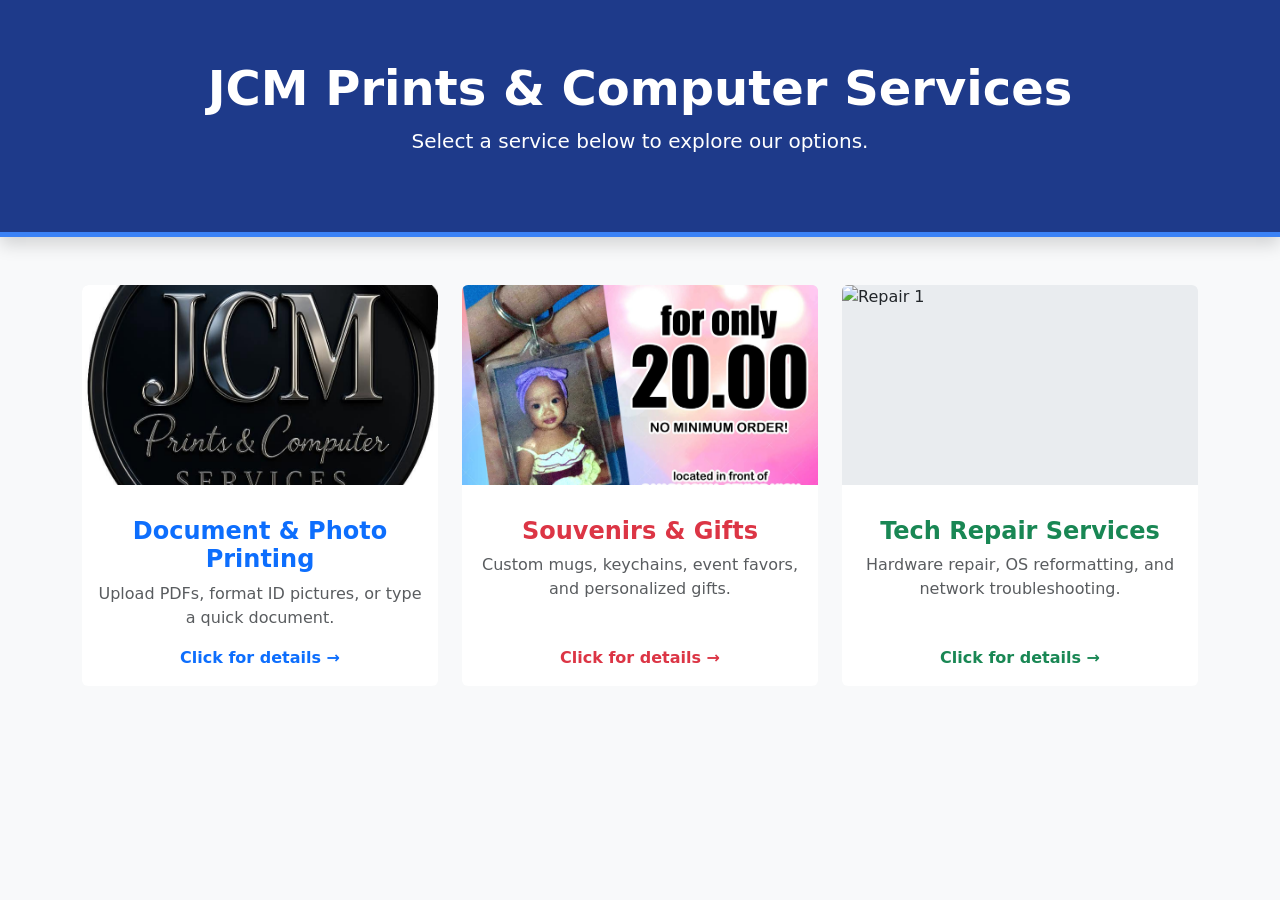
==== static/index.html @ 4eacf75f "Initial commit" ====
<!DOCTYPE html>
<html lang="en">
<head>
    <meta charset="UTF-8">
    <meta name="viewport" content="width=device-width, initial-scale=1.0">
    <title>JCM Prints & Computer Services</title>
    <link href="https://cdn.jsdelivr.net/npm/bootstrap@5.3.0/dist/css/bootstrap.min.css" rel="stylesheet">
    <style>
        .hero-section {
            background-color: #1e3a8a;
            color: white;
            padding: 60px 0;
            text-align: center;
            border-bottom: 5px solid #3b82f6;
        }
        
        /* Card Hover Effects */
        .service-card { 
            transition: transform 0.3s ease, box-shadow 0.3s ease; 
            border: none; 
            cursor: pointer;
            overflow: hidden;
        }
        .service-card:hover { 
            transform: translateY(-8px); 
            box-shadow: 0 15px 25px rgba(0, 0, 0, 0.15); 
        }

        /* Slideshow Container */
        .preview-box {
            position: relative;
            width: 100%;
            height: 200px;
            background-color: #e9ecef;
            overflow: hidden;
        }
        .preview-box img {
            position: absolute;
            top: 0;
            left: 0;
            width: 100%;
            height: 100%;
            object-fit: cover;
            opacity: 0;
            transition: opacity 0.5s ease-in-out;
        }
        .preview-box img.active {
            opacity: 1;
        }
    </style>
</head>
<body class="bg-light">

    <!-- Hero Section -->
    <div class="hero-section shadow">
        <div class="container">
            <h1 class="display-5 fw-bold">JCM Prints & Computer Services</h1>
            <p class="lead">Select a service below to explore our options.</p>
        </div>
    </div>

    <!-- Main Content Grid -->
    <div class="container my-5">
        <div class="row justify-content-center g-4">
            
            <!-- 1. Print Portal Card (Triggers printModal) -->
            <div class="col-md-4">
                <div class="card h-100 service-card" data-bs-toggle="modal" data-bs-target="#printModal" onmouseenter="playSlideshow('printSlides')" onmouseleave="stopSlideshow('printSlides')">
                    
                    <!-- Hover Image Slideshow -->
                    <div class="preview-box" id="printSlides">
                        <!-- Replace these URLs with your actual print sample images in /static/images/ -->
                        <img src="/static/images/logo.jpg?w=500&auto=format&fit=crop" class="active" alt="Print 1">
                        <img src="https://images.unsplash.com/photo-1562240020-ce31ccb0fa7d?w=500&auto=format&fit=crop" alt="Print 2">
                    </div>

                    <div class="card-body text-center d-flex flex-column">
                        <h2 class="h4 card-title text-primary fw-bold mt-3">Document & Photo Printing</h2>
                        <p class="card-text text-muted mb-3">Upload PDFs, format ID pictures, or type a quick document.</p>
                        <span class="text-primary fw-bold mt-auto">Click for details &rarr;</span>
                    </div>
                </div>
            </div>

            <!-- 2. Souvenirs Card (Triggers souvenirModal) -->
            <div class="col-md-4">
                <div class="card h-100 service-card" data-bs-toggle="modal" data-bs-target="#souvenirModal" onmouseenter="playSlideshow('souvenirSlides')" onmouseleave="stopSlideshow('souvenirSlides')">
                    
                    <!-- Hover Image Slideshow -->
                    <div class="preview-box" id="souvenirSlides">
                        <!-- Using the images you uploaded earlier! -->
                        <img src="/static/images/473601503_623107957327889_4500035839716247704_n.jpg" class="active" alt="Keychain">
                        <img src="/static/images/475987361_637658889206129_797339117601465013_n.jpg" alt="Invitation">
                        <img src="/static/images/473265139_620589684246383_9117151090067098987_n.jpg" alt="Magnets">
                    </div>

                    <div class="card-body text-center d-flex flex-column">
                        <h2 class="h4 card-title text-danger fw-bold mt-3">Souvenirs & Gifts</h2>
                        <p class="card-text text-muted mb-3">Custom mugs, keychains, event favors, and personalized gifts.</p>
                        <span class="text-danger fw-bold mt-auto">Click for details &rarr;</span>
                    </div>
                </div>
            </div>

            <!-- 3. Tech Repair Card (Triggers repairModal) -->
            <div class="col-md-4">
                <div class="card h-100 service-card" data-bs-toggle="modal" data-bs-target="#repairModal" onmouseenter="playSlideshow('repairSlides')" onmouseleave="stopSlideshow('repairSlides')">
                    
                    <!-- Hover Image Slideshow -->
                    <div class="preview-box" id="repairSlides">
                        <!-- Replace these URLs with your actual repair sample images -->
                        <img src="https://images.unsplash.com/photo-1597872200969-2b65d56bd16b?w=500&auto=format&fit=crop" class="active" alt="Repair 1">
                        <img src="https://images.unsplash.com/photo-1588508065123-287b28e013da?w=500&auto=format&fit=crop" alt="Repair 2">
                    </div>

                    <div class="card-body text-center d-flex flex-column">
                        <h2 class="h4 card-title text-success fw-bold mt-3">Tech Repair Services</h2>
                        <p class="card-text text-muted mb-3">Hardware repair, OS reformatting, and network troubleshooting.</p>
                        <span class="text-success fw-bold mt-auto">Click for details &rarr;</span>
                    </div>
                </div>
            </div>

        </div>
    </div>

    <!-- ========================================== -->
    <!-- MODALS (The Info Pop-Ups)                  -->
    <!-- ========================================== -->

    <!-- Print Modal -->
    <div class="modal fade" id="printModal" tabindex="-1" aria-hidden="true">
        <div class="modal-dialog modal-dialog-centered">
            <div class="modal-content">
                <div class="modal-header bg-primary text-white">
                    <h5 class="modal-title">🖨️ Printing Services</h5>
                    <button type="button" class="btn-close btn-close-white" data-bs-dismiss="modal"></button>
                </div>
                <div class="modal-body">
                    <h6 class="fw-bold">Rates & Options:</h6>
                    <ul>
                        <li><strong>Standard Print:</strong> ₱3.00 (B&W) | ₱10.00 (Color)</li>
                        <li><strong>Photo Paper:</strong> Starts at ₱20.00</li>
                        <li><strong>Rush ID Packages:</strong> 1x1 & 2x2 available</li>
                        <li><strong>Typing Job:</strong> ₱5.00 base fee</li>
                    </ul>
                    <p class="text-muted small">Our system will automatically calculate your PDF pages for Color and B&W to give you an instant estimate!</p>
                </div>
                <div class="modal-footer">
                    <button type="button" class="btn btn-secondary" data-bs-dismiss="modal">Cancel</button>
                    <a href="/print" class="btn btn-primary fw-bold">Open Print Portal</a>
                </div>
            </div>
        </div>
    </div>

    <!-- Souvenir Modal -->
    <div class="modal fade" id="souvenirModal" tabindex="-1" aria-hidden="true">
        <div class="modal-dialog modal-dialog-centered">
            <div class="modal-content">
                <div class="modal-header bg-danger text-white">
                    <h5 class="modal-title">🎁 Custom Souvenirs</h5>
                    <button type="button" class="btn-close btn-close-white" data-bs-dismiss="modal"></button>
                </div>
                <div class="modal-body">
                    <h6 class="fw-bold">What we offer:</h6>
                    <ul>
                        <li><strong>Keychains & Magnets:</strong> Perfect for birthdays!</li>
                        <li><strong>Invitations, Tarpauline:</strong> Weddings, Christenings, and Events</li>
                        <li><strong>Custom Standees , Sintra Board A4:</strong> Any character or theme</li>
                    </ul>
                    <div class="alert alert-danger p-2 text-center mb-0">
                        <strong>Promo:</strong> Back-to-Back Keychains for only ₱20!
                    </div>
                </div>
                <div class="modal-footer">
                    <button type="button" class="btn btn-secondary" data-bs-dismiss="modal">Cancel</button>
                    <a href="/souvenirs" class="btn btn-danger fw-bold">Browse Catalog</a>
                </div>
            </div>
        </div>
    </div>

    <!-- Repair Modal -->
    <div class="modal fade" id="repairModal" tabindex="-1" aria-hidden="true">
        <div class="modal-dialog modal-dialog-centered">
            <div class="modal-content">
                <div class="modal-header bg-success text-white">
                    <h5 class="modal-title">💻 Tech & Repair Services</h5>
                    <button type="button" class="btn-close btn-close-white" data-bs-dismiss="modal"></button>
                </div>
                <div class="modal-body">
                    <h6 class="fw-bold">Common Services:</h6>
                    <ul>
                        <li>Laptop / Desktop Hardware Diagnostics</li>
                        <li>OS Reformatting (Windows)</li>
                        <li>Software & Virus Troubleshooting</li>
                        <li>Component Upgrades & Cleaning</li>
                    </ul>
                    
                    <!-- Important Drop-off Notice -->
                    <div class="alert alert-warning p-3 mt-3 mb-0 text-dark" style="font-size: 0.9rem;">
                        <strong>⚠️ Shop Drop-Off Only:</strong> We do not offer home service. Please bring your device to the shop for diagnostics. Since I do most repair work at night, devices requiring intensive fixes must be left overnight.
                    </div>
                </div>
                <div class="modal-footer">
                    <button type="button" class="btn btn-secondary" data-bs-dismiss="modal">Cancel</button>
                    <a href="/repair" class="btn btn-success fw-bold">View Full Rates & Details</a>
                </div>
            </div>
        </div>
    </div>

    <!-- Scripts -->
    <script src="https://cdn.jsdelivr.net/npm/bootstrap@5.3.0/dist/js/bootstrap.bundle.min.js"></script>
    <script>
        // Store our running slideshow timers
        let slideshowIntervals = {};

        // Starts cycling through images inside a container
        function playSlideshow(containerId) {
            let container = document.getElementById(containerId);
            let images = container.querySelectorAll('img');
            if(images.length <= 1) return; // Don't play if only 1 image

            let currentIndex = 0;
            
            slideshowIntervals[containerId] = setInterval(() => {
                // Hide current image
                images[currentIndex].classList.remove('active');
                
                // Move to next image
                currentIndex = (currentIndex + 1) % images.length;
                
                // Show new image
                images[currentIndex].classList.add('active');
            }, 1200); // Changes image every 1.2 seconds
        }

        // Stops the slideshow and resets back to the first image
        function stopSlideshow(containerId) {
            clearInterval(slideshowIntervals[containerId]);
            
            let images = document.getElementById(containerId).querySelectorAll('img');
            images.forEach((img, index) => {
                if(index === 0) {
                    img.classList.add('active'); // Keep first image visible
                } else {
                    img.classList.remove('active'); // Hide all others
                }
            });
        }
    </script>
</body>
</html>
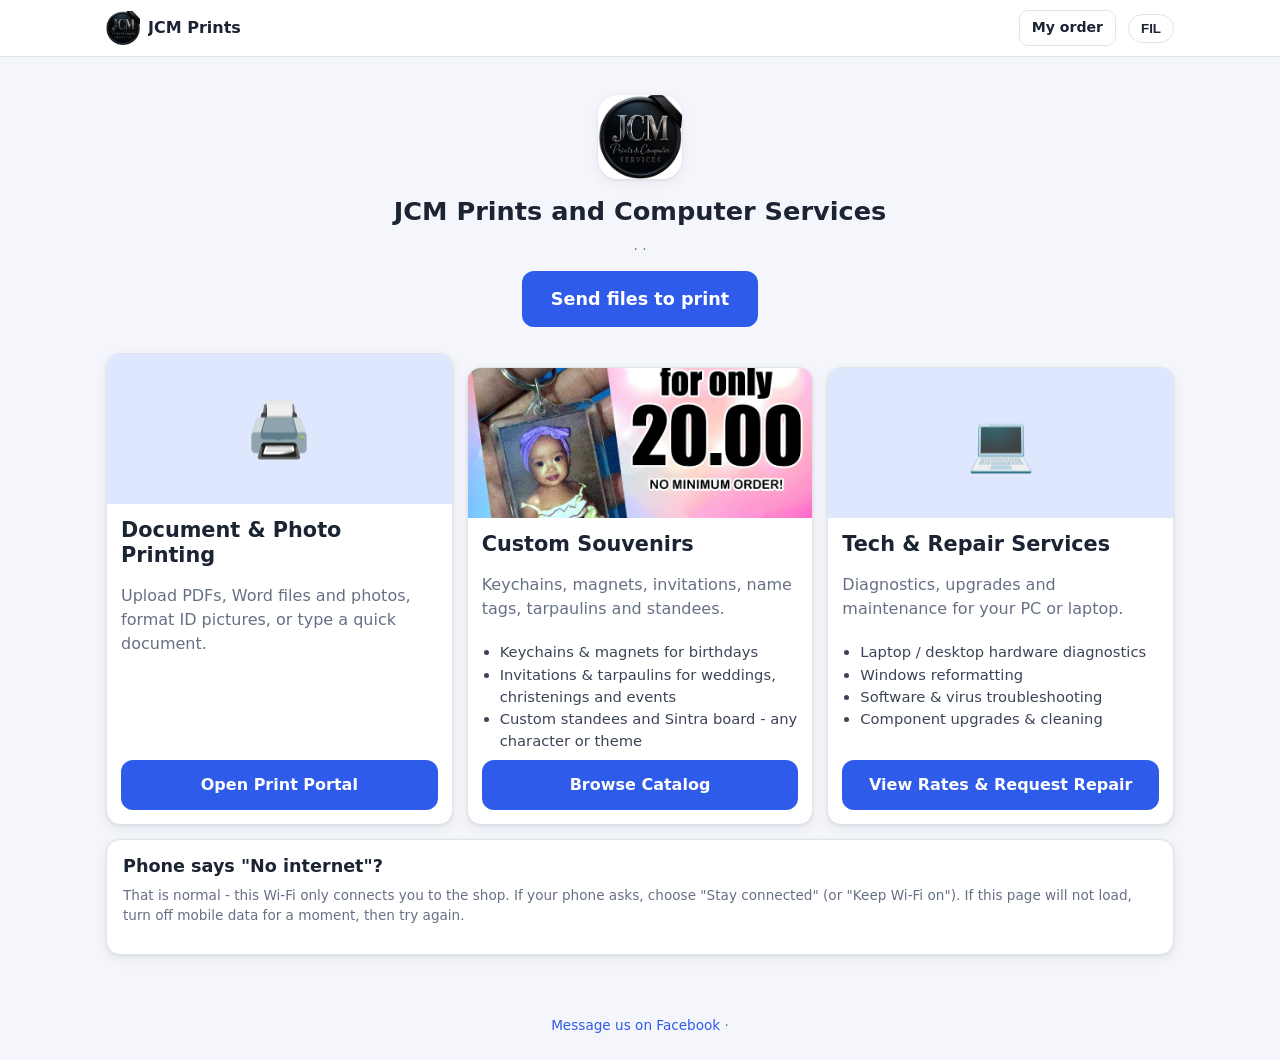
==== commit 5e16b4f7: "version 2" ====
--- a/static/index.html
+++ b/static/index.html
@@ -1,255 +1,76 @@
-<!DOCTYPE html>
+<!doctype html>
 <html lang="en">
 <head>
-    <meta charset="UTF-8">
-    <meta name="viewport" content="width=device-width, initial-scale=1.0">
-    <title>JCM Prints & Computer Services</title>
-    <link href="https://cdn.jsdelivr.net/npm/bootstrap@5.3.0/dist/css/bootstrap.min.css" rel="stylesheet">
-    <style>
-        .hero-section {
-            background-color: #1e3a8a;
-            color: white;
-            padding: 60px 0;
-            text-align: center;
-            border-bottom: 5px solid #3b82f6;
-        }
-        
-        /* Card Hover Effects */
-        .service-card { 
-            transition: transform 0.3s ease, box-shadow 0.3s ease; 
-            border: none; 
-            cursor: pointer;
-            overflow: hidden;
-        }
-        .service-card:hover { 
-            transform: translateY(-8px); 
-            box-shadow: 0 15px 25px rgba(0, 0, 0, 0.15); 
-        }
+<meta charset="utf-8">
+<meta name="viewport" content="width=device-width, initial-scale=1">
+<title>JCM Prints and Computer Services</title>
+<meta name="description" content="Send documents and photos to print over the shop Wi-Fi. Souvenirs, tarpaulins and computer repair.">
+<meta name="theme-color" content="#2f5bea">
+<link rel="icon" href="/favicon.ico">
+<link rel="stylesheet" href="/static/css/app.css">
+</head>
+<body>
+<header class="topbar"><div class="in">
+  <a class="brand" href="/"><img src="/static/images/logo.jpg" alt="" width="34" height="34"><span data-shop-short>JCM Prints</span></a>
+  <a class="btn ghost small" href="/status" data-i18n="nav.status">My order</a>
+  <button class="langbtn" id="langBtn" type="button" aria-label="Language">FIL</button>
+</div></header>
+<main class="container wide">
+  <section class="hero">
+    <img src="/static/images/logo.jpg" alt="" width="84" height="84">
+    <h1 data-shop-name style="margin-top:10px">JCM Prints and Computer Services</h1>
+    <p class="muted" data-shop-tagline></p>
+    <p class="small muted"><span data-if-hours><span data-shop-hours></span></span> <span data-if-address>&middot; <span data-shop-address></span></span> <span data-if-phone>&middot; <a data-shop-phone></a></span></p>
+    <a class="btn" href="/print" style="font-size:1.1rem;padding:14px 28px" data-i18n="hub.cta">Send files to print</a>
+  </section>
 
-        /* Slideshow Container */
-        .preview-box {
-            position: relative;
-            width: 100%;
-            height: 200px;
-            background-color: #e9ecef;
-            overflow: hidden;
-        }
-        .preview-box img {
-            position: absolute;
-            top: 0;
-            left: 0;
-            width: 100%;
-            height: 100%;
-            object-fit: cover;
-            opacity: 0;
-            transition: opacity 0.5s ease-in-out;
-        }
-        .preview-box img.active {
-            opacity: 1;
-        }
-    </style>
-</head>
-<body class="bg-light">
+  <section class="cards" style="margin-top:18px">
+    <article class="card svc">
+      <div class="pic" aria-hidden="true">&#128424;&#65039;</div>
+      <div class="body">
+        <h2 data-i18n="hub.print.title">Document &amp; Photo Printing</h2>
+        <p class="muted" data-i18n="hub.print.sub">Upload PDFs, Word files and photos, format ID pictures, or type a quick document.</p>
+        <ul id="printFacts"></ul>
+        <a class="btn" href="/print" data-i18n="hub.print.btn">Open Print Portal</a>
+      </div>
+    </article>
+    <article class="card svc">
+      <div class="pic" id="slide" aria-hidden="true">&#127873;
+        <img src="/static/images/473601503_623107957327889_4500035839716247704_n.jpg" alt="" class="on" loading="lazy" width="400" height="400">
+        <img src="/static/images/475987361_637658889206129_797339117601465013_n.jpg" alt="" loading="lazy" width="400" height="346">
+        <img src="/static/images/473265139_620589684246383_9117151090067098987_n.jpg" alt="" loading="lazy" width="400" height="300">
+      </div>
+      <div class="body">
+        <h2 data-i18n="hub.souv.title">Custom Souvenirs</h2>
+        <p class="muted" data-i18n="hub.souv.sub">Keychains, magnets, invitations, name tags, tarpaulins and standees.</p>
+        <ul><li data-i18n="hub.souv.l1">Keychains &amp; magnets for birthdays</li><li data-i18n="hub.souv.l2">Invitations &amp; tarpaulins for weddings, christenings and events</li><li data-i18n="hub.souv.l3">Custom standees and Sintra board - any character or theme</li></ul>
+        <a class="btn" href="/souvenirs" data-i18n="hub.souv.btn">Browse Catalog</a>
+      </div>
+    </article>
+    <article class="card svc">
+      <div class="pic" aria-hidden="true">&#128187;</div>
+      <div class="body">
+        <h2 data-i18n="hub.rep.title">Tech &amp; Repair Services</h2>
+        <p class="muted" data-i18n="hub.rep.sub">Diagnostics, upgrades and maintenance for your PC or laptop.</p>
+        <ul><li data-i18n="hub.rep.l1">Laptop / desktop hardware diagnostics</li><li data-i18n="hub.rep.l2">Windows reformatting</li><li data-i18n="hub.rep.l3">Software &amp; virus troubleshooting</li><li data-i18n="hub.rep.l4">Component upgrades &amp; cleaning</li></ul>
+        <a class="btn" href="/repair" data-i18n="hub.rep.btn">View Rates &amp; Request Repair</a>
+      </div>
+    </article>
+  </section>
 
-    <!-- Hero Section -->
-    <div class="hero-section shadow">
-        <div class="container">
-            <h1 class="display-5 fw-bold">JCM Prints & Computer Services</h1>
-            <p class="lead">Select a service below to explore our options.</p>
-        </div>
-    </div>
+  <section class="card" id="recentCard" hidden style="margin-top:14px">
+    <h2 data-i18n="hub.recent">Your recent orders</h2>
+    <ul id="recentList" class="files"></ul>
+  </section>
 
-    <!-- Main Content Grid -->
-    <div class="container my-5">
-        <div class="row justify-content-center g-4">
-            
-            <!-- 1. Print Portal Card (Triggers printModal) -->
-            <div class="col-md-4">
-                <div class="card h-100 service-card" data-bs-toggle="modal" data-bs-target="#printModal" onmouseenter="playSlideshow('printSlides')" onmouseleave="stopSlideshow('printSlides')">
-                    
-                    <!-- Hover Image Slideshow -->
-                    <div class="preview-box" id="printSlides">
-                        <!-- Replace these URLs with your actual print sample images in /static/images/ -->
-                        <img src="/static/images/logo.jpg?w=500&auto=format&fit=crop" class="active" alt="Print 1">
-                        <img src="https://images.unsplash.com/photo-1562240020-ce31ccb0fa7d?w=500&auto=format&fit=crop" alt="Print 2">
-                    </div>
-
-                    <div class="card-body text-center d-flex flex-column">
-                        <h2 class="h4 card-title text-primary fw-bold mt-3">Document & Photo Printing</h2>
-                        <p class="card-text text-muted mb-3">Upload PDFs, format ID pictures, or type a quick document.</p>
-                        <span class="text-primary fw-bold mt-auto">Click for details &rarr;</span>
-                    </div>
-                </div>
-            </div>
-
-            <!-- 2. Souvenirs Card (Triggers souvenirModal) -->
-            <div class="col-md-4">
-                <div class="card h-100 service-card" data-bs-toggle="modal" data-bs-target="#souvenirModal" onmouseenter="playSlideshow('souvenirSlides')" onmouseleave="stopSlideshow('souvenirSlides')">
-                    
-                    <!-- Hover Image Slideshow -->
-                    <div class="preview-box" id="souvenirSlides">
-                        <!-- Using the images you uploaded earlier! -->
-                        <img src="/static/images/473601503_623107957327889_4500035839716247704_n.jpg" class="active" alt="Keychain">
-                        <img src="/static/images/475987361_637658889206129_797339117601465013_n.jpg" alt="Invitation">
-                        <img src="/static/images/473265139_620589684246383_9117151090067098987_n.jpg" alt="Magnets">
-                    </div>
-
-                    <div class="card-body text-center d-flex flex-column">
-                        <h2 class="h4 card-title text-danger fw-bold mt-3">Souvenirs & Gifts</h2>
-                        <p class="card-text text-muted mb-3">Custom mugs, keychains, event favors, and personalized gifts.</p>
-                        <span class="text-danger fw-bold mt-auto">Click for details &rarr;</span>
-                    </div>
-                </div>
-            </div>
-
-            <!-- 3. Tech Repair Card (Triggers repairModal) -->
-            <div class="col-md-4">
-                <div class="card h-100 service-card" data-bs-toggle="modal" data-bs-target="#repairModal" onmouseenter="playSlideshow('repairSlides')" onmouseleave="stopSlideshow('repairSlides')">
-                    
-                    <!-- Hover Image Slideshow -->
-                    <div class="preview-box" id="repairSlides">
-                        <!-- Replace these URLs with your actual repair sample images -->
-                        <img src="https://images.unsplash.com/photo-1597872200969-2b65d56bd16b?w=500&auto=format&fit=crop" class="active" alt="Repair 1">
-                        <img src="https://images.unsplash.com/photo-1588508065123-287b28e013da?w=500&auto=format&fit=crop" alt="Repair 2">
-                    </div>
-
-                    <div class="card-body text-center d-flex flex-column">
-                        <h2 class="h4 card-title text-success fw-bold mt-3">Tech Repair Services</h2>
-                        <p class="card-text text-muted mb-3">Hardware repair, OS reformatting, and network troubleshooting.</p>
-                        <span class="text-success fw-bold mt-auto">Click for details &rarr;</span>
-                    </div>
-                </div>
-            </div>
-
-        </div>
-    </div>
-
-    <!-- ========================================== -->
-    <!-- MODALS (The Info Pop-Ups)                  -->
-    <!-- ========================================== -->
-
-    <!-- Print Modal -->
-    <div class="modal fade" id="printModal" tabindex="-1" aria-hidden="true">
-        <div class="modal-dialog modal-dialog-centered">
-            <div class="modal-content">
-                <div class="modal-header bg-primary text-white">
-                    <h5 class="modal-title">🖨️ Printing Services</h5>
-                    <button type="button" class="btn-close btn-close-white" data-bs-dismiss="modal"></button>
-                </div>
-                <div class="modal-body">
-                    <h6 class="fw-bold">Rates & Options:</h6>
-                    <ul>
-                        <li><strong>Standard Print:</strong> ₱3.00 (B&W) | ₱10.00 (Color)</li>
-                        <li><strong>Photo Paper:</strong> Starts at ₱20.00</li>
-                        <li><strong>Rush ID Packages:</strong> 1x1 & 2x2 available</li>
-                        <li><strong>Typing Job:</strong> ₱5.00 base fee</li>
-                    </ul>
-                    <p class="text-muted small">Our system will automatically calculate your PDF pages for Color and B&W to give you an instant estimate!</p>
-                </div>
-                <div class="modal-footer">
-                    <button type="button" class="btn btn-secondary" data-bs-dismiss="modal">Cancel</button>
-                    <a href="/print" class="btn btn-primary fw-bold">Open Print Portal</a>
-                </div>
-            </div>
-        </div>
-    </div>
-
-    <!-- Souvenir Modal -->
-    <div class="modal fade" id="souvenirModal" tabindex="-1" aria-hidden="true">
-        <div class="modal-dialog modal-dialog-centered">
-            <div class="modal-content">
-                <div class="modal-header bg-danger text-white">
-                    <h5 class="modal-title">🎁 Custom Souvenirs</h5>
-                    <button type="button" class="btn-close btn-close-white" data-bs-dismiss="modal"></button>
-                </div>
-                <div class="modal-body">
-                    <h6 class="fw-bold">What we offer:</h6>
-                    <ul>
-                        <li><strong>Keychains & Magnets:</strong> Perfect for birthdays!</li>
-                        <li><strong>Invitations, Tarpauline:</strong> Weddings, Christenings, and Events</li>
-                        <li><strong>Custom Standees , Sintra Board A4:</strong> Any character or theme</li>
-                    </ul>
-                    <div class="alert alert-danger p-2 text-center mb-0">
-                        <strong>Promo:</strong> Back-to-Back Keychains for only ₱20!
-                    </div>
-                </div>
-                <div class="modal-footer">
-                    <button type="button" class="btn btn-secondary" data-bs-dismiss="modal">Cancel</button>
-                    <a href="/souvenirs" class="btn btn-danger fw-bold">Browse Catalog</a>
-                </div>
-            </div>
-        </div>
-    </div>
-
-    <!-- Repair Modal -->
-    <div class="modal fade" id="repairModal" tabindex="-1" aria-hidden="true">
-        <div class="modal-dialog modal-dialog-centered">
-            <div class="modal-content">
-                <div class="modal-header bg-success text-white">
-                    <h5 class="modal-title">💻 Tech & Repair Services</h5>
-                    <button type="button" class="btn-close btn-close-white" data-bs-dismiss="modal"></button>
-                </div>
-                <div class="modal-body">
-                    <h6 class="fw-bold">Common Services:</h6>
-                    <ul>
-                        <li>Laptop / Desktop Hardware Diagnostics</li>
-                        <li>OS Reformatting (Windows)</li>
-                        <li>Software & Virus Troubleshooting</li>
-                        <li>Component Upgrades & Cleaning</li>
-                    </ul>
-                    
-                    <!-- Important Drop-off Notice -->
-                    <div class="alert alert-warning p-3 mt-3 mb-0 text-dark" style="font-size: 0.9rem;">
-                        <strong>⚠️ Shop Drop-Off Only:</strong> We do not offer home service. Please bring your device to the shop for diagnostics. Since I do most repair work at night, devices requiring intensive fixes must be left overnight.
-                    </div>
-                </div>
-                <div class="modal-footer">
-                    <button type="button" class="btn btn-secondary" data-bs-dismiss="modal">Cancel</button>
-                    <a href="/repair" class="btn btn-success fw-bold">View Full Rates & Details</a>
-                </div>
-            </div>
-        </div>
-    </div>
-
-    <!-- Scripts -->
-    <script src="https://cdn.jsdelivr.net/npm/bootstrap@5.3.0/dist/js/bootstrap.bundle.min.js"></script>
-    <script>
-        // Store our running slideshow timers
-        let slideshowIntervals = {};
-
-        // Starts cycling through images inside a container
-        function playSlideshow(containerId) {
-            let container = document.getElementById(containerId);
-            let images = container.querySelectorAll('img');
-            if(images.length <= 1) return; // Don't play if only 1 image
-
-            let currentIndex = 0;
-            
-            slideshowIntervals[containerId] = setInterval(() => {
-                // Hide current image
-                images[currentIndex].classList.remove('active');
-                
-                // Move to next image
-                currentIndex = (currentIndex + 1) % images.length;
-                
-                // Show new image
-                images[currentIndex].classList.add('active');
-            }, 1200); // Changes image every 1.2 seconds
-        }
-
-        // Stops the slideshow and resets back to the first image
-        function stopSlideshow(containerId) {
-            clearInterval(slideshowIntervals[containerId]);
-            
-            let images = document.getElementById(containerId).querySelectorAll('img');
-            images.forEach((img, index) => {
-                if(index === 0) {
-                    img.classList.add('active'); // Keep first image visible
-                } else {
-                    img.classList.remove('active'); // Hide all others
-                }
-            });
-        }
-    </script>
+  <section class="card" style="margin-top:14px">
+    <h3 data-i18n="hub.wifi.title">Phone says "No internet"?</h3>
+    <p class="small muted" data-i18n="hub.wifi.body">That is normal - this Wi-Fi only connects you to the shop. If your phone asks, choose "Stay connected" (or "Keep Wi-Fi on"). If this page will not load, turn off mobile data for a moment, then try again.</p>
+  </section>
+</main>
+<div class="footer"><span data-shop-name></span><br><a data-shop-fb target="_blank" rel="noopener" data-i18n="hub.fb">Message us on Facebook</a> <span data-if-email>&middot; <a data-shop-email></a></span></div>
+<script src="/static/js/common.js"></script>
+<script src="/static/js/i18n.js"></script>
+<script src="/static/js/hub.js"></script>
 </body>
-</html>+</html>
--- a/static/css/app.css
+++ b/static/css/app.css
@@ -0,0 +1,144 @@
+/* JCM Print Portal - hand-written CSS, no frameworks, no CDN: works with zero internet. */
+:root{--bg:#f4f6fb;--card:#fff;--ink:#1c2333;--muted:#667085;--line:#dfe3ec;--brand:#2f5bea;--brand-d:#2347c0;
+--ok:#16803c;--okbg:#e7f6ec;--warn:#9a6700;--warnbg:#fff4d6;--bad:#b42318;--badbg:#fde8e6;--radius:14px;
+--shadow:0 1px 3px rgba(16,24,40,.08),0 4px 14px rgba(16,24,40,.06)}
+*{box-sizing:border-box}
+html{-webkit-text-size-adjust:100%}
+body{margin:0;font:16px/1.5 system-ui,-apple-system,"Segoe UI",Roboto,"Helvetica Neue",Arial,sans-serif;background:var(--bg);color:var(--ink)}
+img{max-width:100%;height:auto}
+a{color:var(--brand)}
+h1,h2,h3,h4{line-height:1.2;margin:0 0 .5rem}
+h1{font-size:1.6rem}h2{font-size:1.3rem}h3{font-size:1.1rem}
+p{margin:0 0 .75rem}
+.container{max-width:640px;margin:0 auto;padding:16px}
+.container.wide{max-width:1100px}
+.muted{color:var(--muted)}.small{font-size:.85rem}.center{text-align:center}.hidden{display:none!important}
+.stack>*+*{margin-top:12px}
+.row{display:flex;gap:10px;align-items:center;flex-wrap:wrap}.row.spread{justify-content:space-between}
+.grow{flex:1 1 0;min-width:0}
+.grid2{display:grid;grid-template-columns:1fr 1fr;gap:10px}
+.sr-only{position:absolute;width:1px;height:1px;overflow:hidden;clip:rect(0 0 0 0);white-space:nowrap}
+/* top bar */
+.topbar{background:var(--card);border-bottom:1px solid var(--line);position:sticky;top:0;z-index:20}
+.topbar .in{max-width:1100px;margin:0 auto;padding:10px 16px;display:flex;align-items:center;gap:12px}
+.brand{font-weight:700;color:var(--ink);text-decoration:none;display:flex;align-items:center;gap:8px;flex:1;min-width:0}
+.brand img{width:34px;height:34px;border-radius:8px;object-fit:cover}
+.brand span{overflow:hidden;text-overflow:ellipsis;white-space:nowrap}
+.langbtn{border:1px solid var(--line);background:#fff;border-radius:999px;padding:6px 12px;font-weight:600;cursor:pointer;color:var(--ink)}
+/* cards & forms */
+.card{background:var(--card);border:1px solid var(--line);border-radius:var(--radius);box-shadow:var(--shadow);padding:16px}
+.card+.card{margin-top:14px}
+label{display:block;font-weight:600;margin-bottom:4px;font-size:.92rem}
+input[type=text],input[type=tel],input[type=number],input[type=password],input[type=date],input[type=search],select,textarea{
+width:100%;padding:11px 12px;border:1px solid #c9cfdc;border-radius:10px;font:inherit;background:#fff;color:var(--ink)}
+textarea{min-height:90px;resize:vertical}
+input:focus,select:focus,textarea:focus,button:focus-visible,a:focus-visible,summary:focus-visible{outline:3px solid #9db4ff;outline-offset:1px}
+.check{display:flex;gap:10px;align-items:flex-start;font-weight:500;margin:6px 0}
+.check input{width:20px;height:20px;margin-top:2px;flex:none}
+.btn{display:inline-flex;align-items:center;justify-content:center;gap:8px;border:1px solid transparent;border-radius:12px;padding:12px 18px;
+font:inherit;font-weight:700;cursor:pointer;text-decoration:none;min-height:46px;background:var(--brand);color:#fff;text-align:center}
+.btn:hover{background:var(--brand-d)}
+.btn.outline{background:#fff;color:var(--brand);border-color:var(--brand)}.btn.outline:hover{background:#eef2ff}
+.btn.ghost{background:#fff;color:var(--ink);border-color:var(--line)}
+.btn.danger{background:var(--bad)}
+.btn.good{background:var(--ok)}
+.btn.small{min-height:36px;padding:6px 12px;font-size:.88rem;border-radius:9px}
+.btn.block{width:100%}
+.btn[disabled]{opacity:.55;cursor:not-allowed}
+.badge{display:inline-block;padding:2px 10px;border-radius:999px;font-size:.78rem;font-weight:700;background:#eef2ff;color:var(--brand-d)}
+.badge.ok{background:var(--okbg);color:var(--ok)}.badge.warn{background:var(--warnbg);color:var(--warn)}.badge.bad{background:var(--badbg);color:var(--bad)}
+.alert{border-radius:10px;padding:10px 12px;font-size:.92rem;margin:10px 0;border:1px solid}
+.alert.info{background:#eef2ff;border-color:#c7d2fe;color:#1e3a8a}.alert.warn{background:var(--warnbg);border-color:#f3d37a;color:#6b4a00}
+.alert.bad{background:var(--badbg);border-color:#f3b3ad;color:var(--bad)}.alert.ok{background:var(--okbg);border-color:#a7dcb5;color:#0f5c2a}
+/* dropzone + file list */
+.drop{border:2px dashed #9db4ff;background:#f5f8ff;border-radius:var(--radius);padding:22px 12px;text-align:center;cursor:pointer}
+.drop.over{background:#e3ebff;border-color:var(--brand)}
+.drop .big{font-size:2rem;line-height:1}
+.files{list-style:none;margin:10px 0 0;padding:0}
+.files li{display:flex;gap:10px;align-items:center;border:1px solid var(--line);border-radius:10px;padding:8px;margin-top:8px;background:#fff}
+.files .thumb{width:46px;height:46px;border-radius:8px;object-fit:cover;background:#eef0f6;flex:none;display:flex;align-items:center;justify-content:center;font-size:1.3rem}
+.files .meta{flex:1;min-width:0}.files .nm{font-weight:600;overflow:hidden;text-overflow:ellipsis;white-space:nowrap}
+.files .sub{font-size:.8rem;color:var(--muted)}
+.x{border:0;background:#f1f3f9;border-radius:50%;width:32px;height:32px;cursor:pointer;font-size:1.1rem;color:var(--bad);flex:none}
+/* estimate */
+.estimate{background:#f1f8f3;border:1px solid #bfe3c9;border-radius:var(--radius);padding:14px}
+.estimate .tot{font-size:1.9rem;font-weight:800;color:var(--ok)}
+.estimate ul{margin:6px 0 0;padding-left:18px;font-size:.9rem;color:#355}
+.progress{height:12px;background:#e5e9f5;border-radius:99px;overflow:hidden;margin-top:8px}
+.progress>i{display:block;height:100%;width:0;background:var(--brand);transition:width .2s}
+/* dialogs */
+dialog{border:0;border-radius:18px;padding:0;width:min(96vw,760px);max-height:94vh;box-shadow:0 20px 60px rgba(0,0,0,.35)}
+dialog::backdrop{background:rgba(15,20,40,.55)}
+dialog .dh{display:flex;align-items:center;justify-content:space-between;padding:12px 16px;border-bottom:1px solid var(--line);position:sticky;top:0;background:#fff;z-index:2}
+dialog .db{padding:14px 16px;overflow:auto;max-height:calc(94vh - 130px)}
+dialog .df{padding:12px 16px;border-top:1px solid var(--line);display:flex;gap:10px;justify-content:flex-end;flex-wrap:wrap;position:sticky;bottom:0;background:#fff}
+.studio{display:grid;grid-template-columns:1fr;gap:14px}
+@media(min-width:700px){.studio{grid-template-columns:1.1fr 1fr}}
+.canvaswrap{background:#e9ecf4;border-radius:12px;padding:10px;text-align:center}
+.canvaswrap canvas{max-width:100%;height:auto;background:#fff;box-shadow:0 2px 10px rgba(0,0,0,.2);touch-action:none}
+.layouts{display:grid;grid-template-columns:repeat(auto-fill,minmax(130px,1fr));gap:8px}
+.layouts button{border:2px solid var(--line);background:#fff;border-radius:10px;padding:8px;text-align:left;cursor:pointer;font:inherit;color:var(--ink)}
+.layouts button[aria-pressed=true]{border-color:var(--brand);background:#eef2ff}
+.layouts b{display:block;font-size:.88rem}.layouts span{font-size:.78rem;color:var(--muted)}
+/* hub */
+.hero{text-align:center;padding:22px 8px 8px}.hero img{width:84px;height:84px;border-radius:20px;object-fit:cover;box-shadow:var(--shadow)}
+.cards{display:grid;gap:14px;grid-template-columns:1fr}
+@media(min-width:760px){.cards{grid-template-columns:repeat(3,1fr)}}
+.svc{display:flex;flex-direction:column;overflow:hidden;padding:0}
+.svc .pic{height:150px;background:#dfe7ff;position:relative;overflow:hidden;display:flex;align-items:center;justify-content:center;font-size:3.4rem}
+.svc .pic img{position:absolute;inset:0;width:100%;height:100%;object-fit:cover;opacity:0;transition:opacity .8s}
+.svc .pic img.on{opacity:1}
+.svc .body{padding:14px;display:flex;flex-direction:column;gap:8px;flex:1}
+.svc ul{margin:0;padding-left:18px;font-size:.92rem;color:#3b4457}.svc .body .btn{margin-top:auto}
+.footer{text-align:center;color:var(--muted);font-size:.85rem;padding:24px 8px}
+.gallery{display:grid;grid-template-columns:repeat(auto-fill,minmax(150px,1fr));gap:10px}
+.gallery figure{margin:0}.gallery img{width:100%;aspect-ratio:1/1;object-fit:cover;border-radius:12px;background:#e9ecf4}
+.gallery figcaption{font-size:.82rem;text-align:center;color:var(--muted);margin-top:4px}
+table{border-collapse:collapse;width:100%;font-size:.92rem}
+th,td{padding:8px 10px;border-bottom:1px solid var(--line);text-align:left;vertical-align:top}
+th{background:#f3f5fb;font-size:.8rem;text-transform:uppercase;letter-spacing:.03em;color:var(--muted)}
+.tablewrap{overflow-x:auto}
+/* success + status timeline */
+.codebox{font:700 1.6rem/1.2 ui-monospace,Menlo,Consolas,monospace;letter-spacing:.12em;background:#fff;border:2px dashed var(--ok);border-radius:12px;padding:10px 14px;display:inline-block}
+.steps{list-style:none;margin:12px 0;padding:0}
+.steps li{position:relative;padding:6px 0 6px 34px;color:var(--muted)}
+.steps li:before{content:"";position:absolute;left:6px;top:9px;width:16px;height:16px;border-radius:50%;background:#dfe3ec}
+.steps li.done{color:var(--ink)}.steps li.done:before{background:var(--ok)}
+.steps li.now{font-weight:800;color:var(--brand-d)}.steps li.now:before{background:var(--brand);box-shadow:0 0 0 5px #dbe4ff}
+/* toast */
+#toasts{position:fixed;left:0;right:0;bottom:14px;display:flex;flex-direction:column;align-items:center;gap:8px;z-index:100;pointer-events:none;padding:0 12px}
+.toast{background:#1c2333;color:#fff;padding:10px 16px;border-radius:12px;box-shadow:var(--shadow);max-width:560px;pointer-events:auto}
+.toast.bad{background:var(--bad)}.toast.ok{background:var(--ok)}
+/* admin */
+.admin-grid{display:grid;gap:14px;grid-template-columns:1fr}
+@media(min-width:900px){.admin-grid{grid-template-columns:minmax(300px,420px) 1fr;align-items:start}}
+.olist{list-style:none;margin:0;padding:0;max-height:70vh;overflow:auto}
+.olist li{border:1px solid var(--line);border-radius:12px;padding:10px;margin-bottom:8px;cursor:pointer;background:#fff}
+.olist li.sel{border-color:var(--brand);box-shadow:0 0 0 2px #cbd8ff}
+.olist li.new{animation:flash 1.6s ease 2}
+@keyframes flash{50%{background:#fff3b0}}
+.chips{display:flex;gap:6px;flex-wrap:wrap}
+.chip{border:1px solid var(--line);background:#fff;border-radius:999px;padding:5px 12px;font-size:.85rem;font-weight:600;cursor:pointer;color:var(--ink)}
+.chip[aria-pressed=true]{background:var(--brand);color:#fff;border-color:var(--brand)}
+.kv{display:grid;grid-template-columns:120px 1fr;gap:4px 10px;font-size:.92rem}.kv dt{color:var(--muted)}.kv dd{margin:0;word-break:break-word}
+.tabs{display:flex;gap:6px;margin-bottom:12px;flex-wrap:wrap}
+.preview{max-width:120px;max-height:120px;border-radius:8px;border:1px solid var(--line)}
+/* print slip */
+.slip{font-family:ui-monospace,Menlo,Consolas,monospace;max-width:320px;margin:0 auto;padding:12px;background:#fff}
+.slip h1{font-size:1.5rem}.slip-total{font-size:1.2rem;font-weight:700}
+@media print{.no-print,.topbar,#toasts{display:none!important}body{background:#fff}}
+@media (prefers-reduced-motion:reduce){*{animation:none!important;transition:none!important}}
+.drop:focus-within{outline:3px solid #9db4ff;outline-offset:2px}
+.drop .sub{color:var(--muted);font-size:.88rem}
+details.rates summary{cursor:pointer;font-weight:700;color:var(--brand-d)}
+.hint{font-size:.85rem;color:var(--muted)}
+.bigid{font:800 1.9rem/1.1 ui-monospace,Menlo,Consolas,monospace;word-break:break-all}
+body.printing-poster>*:not(#posterWrap){display:none!important}
+#posterWrap{display:none}body.printing-poster #posterWrap{display:block;text-align:center;padding:30px}
+.poster-qr{width:340px;max-width:80%}
+.sticky-actions{position:sticky;bottom:0;background:#fff;padding:10px 0}
+
+.drop .sub{font-weight:400}
+.grid2.wide2{grid-template-columns:1fr 1.6fr}
+select{text-overflow:ellipsis}
+@media(max-width:699px){.canvaswrap canvas{max-height:34vh;width:auto}}
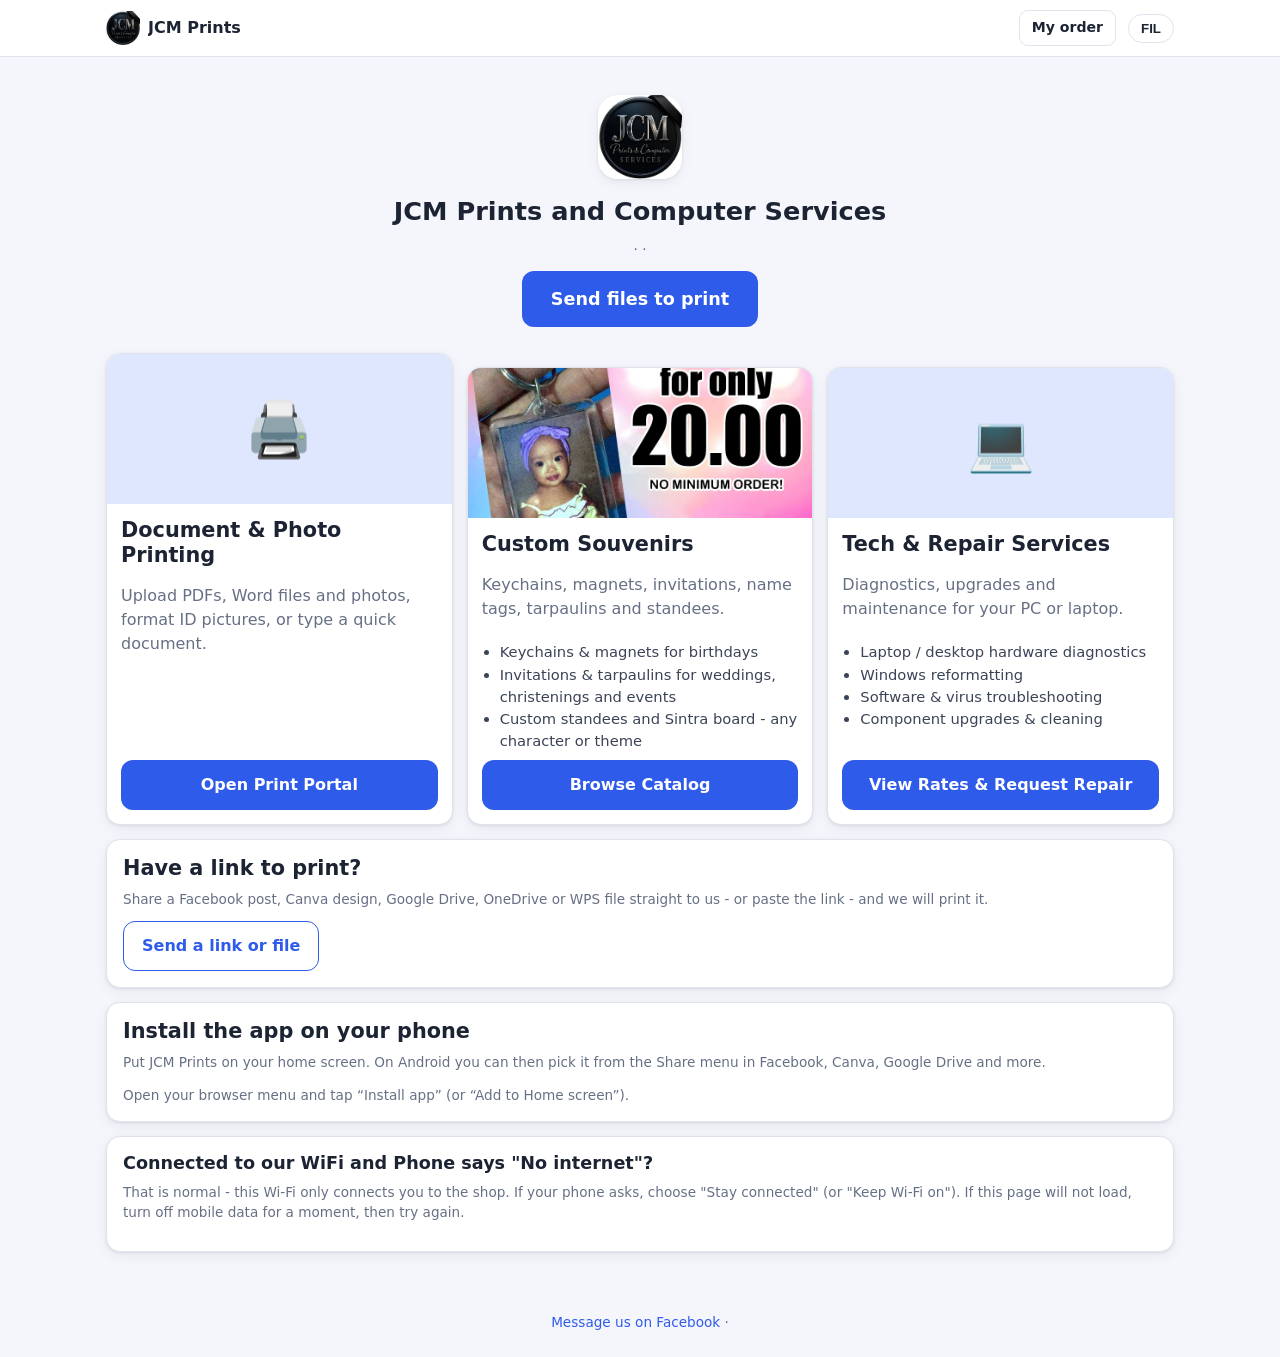
==== commit 5e513d4f: "version 5" ====
--- a/static/index.html
+++ b/static/index.html
@@ -6,6 +6,11 @@
 <title>JCM Prints and Computer Services</title>
 <meta name="description" content="Send documents and photos to print over the shop Wi-Fi. Souvenirs, tarpaulins and computer repair.">
 <meta name="theme-color" content="#2f5bea">
+<link rel="manifest" href="/manifest.webmanifest">
+<link rel="apple-touch-icon" href="/static/icons/apple-touch-icon.png">
+<meta name="apple-mobile-web-app-capable" content="yes">
+<meta name="mobile-web-app-capable" content="yes">
+<meta name="apple-mobile-web-app-title" content="JCM Prints">
 <link rel="icon" href="/favicon.ico">
 <link rel="stylesheet" href="/static/css/app.css">
 </head>
@@ -58,13 +63,30 @@
     </article>
   </section>
 
+  <section class="card" style="margin-top:14px" id="fbCard">
+    <h2 data-i18n="hub.fb.title">Have a link to print?</h2>
+    <p class="muted small" data-i18n="hub.fb.sub">Share a Facebook post, Canva design, Google Drive, OneDrive or WPS file straight to us - or paste the link - and we will print it.</p>
+    <a class="btn outline" href="/share" data-i18n="hub.fb.btn">Send a link or file</a>
+  </section>
+
+  <section class="card" id="installCard" hidden style="margin-top:14px">
+    <h2 data-i18n="pwa.title">Install the app on your phone</h2>
+    <p class="muted small" data-i18n="pwa.sub">Put JCM Prints on your home screen. On Android you can then pick it from the Share menu in Facebook, Canva, Google Drive and more.</p>
+    <div id="installAndroid" hidden><button type="button" class="btn" id="installBtn" data-i18n="pwa.btn">Install app</button></div>
+    <div id="installIos" hidden class="small"><b data-i18n="pwa.ios">On iPhone / iPad:</b>
+      <ol style="margin:6px 0 0;padding-left:20px"><li data-i18n="pwa.ios1">Open this page in Safari.</li><li data-i18n="pwa.ios2">Tap the Share button (square with an arrow).</li><li data-i18n="pwa.ios3">Choose &ldquo;Add to Home Screen&rdquo;.</li></ol>
+      <p class="muted" style="margin-top:6px" data-i18n="pwa.ios4">iPhone cannot add apps to the Share menu - copy the Facebook link, then tap &ldquo;Paste link&rdquo; on the Send from Facebook page.</p></div>
+    <div id="installMenu" hidden class="small muted" data-i18n="pwa.menu">Open your browser menu and tap &ldquo;Install app&rdquo; (or &ldquo;Add to Home screen&rdquo;).</div>
+    <div id="installHttp" hidden class="alert warn small"><span data-i18n="pwa.http">Installing only works on the internet address:</span> <a id="installUrl" href="#"></a></div>
+  </section>
+
   <section class="card" id="recentCard" hidden style="margin-top:14px">
     <h2 data-i18n="hub.recent">Your recent orders</h2>
     <ul id="recentList" class="files"></ul>
   </section>
 
   <section class="card" style="margin-top:14px">
-    <h3 data-i18n="hub.wifi.title">Phone says "No internet"?</h3>
+    <h3 data-i18n="hub.wifi.title">Connected to our WiFi and Phone says "No internet"?</h3>
     <p class="small muted" data-i18n="hub.wifi.body">That is normal - this Wi-Fi only connects you to the shop. If your phone asks, choose "Stay connected" (or "Keep Wi-Fi on"). If this page will not load, turn off mobile data for a moment, then try again.</p>
   </section>
 </main>
--- a/static/css/app.css
+++ b/static/css/app.css
@@ -142,3 +142,30 @@
 .grid2.wide2{grid-template-columns:1fr 1.6fr}
 select{text-overflow:ellipsis}
 @media(max-width:699px){.canvaswrap canvas{max-height:34vh;width:auto}}
+
+/* ---- souvenirs gallery from the catalog: tappable pictures, out-of-stock, picture viewer */
+.gallery .pic{position:relative;display:block;width:100%;padding:0;border:0;background:none;cursor:zoom-in;border-radius:12px}
+.gallery .pic.noimg{aspect-ratio:1/1;background:#e9ecf4;cursor:default}
+.gallery .more{position:absolute;right:6px;bottom:6px;background:rgba(0,0,0,.65);color:#fff;border-radius:999px;padding:1px 9px;font-size:.78rem;font-weight:700}
+.gallery .oos{position:absolute;left:6px;top:6px;background:#b42318;color:#fff;border-radius:999px;padding:1px 9px;font-size:.78rem;font-weight:700}
+.gallery figure.soldout img{filter:grayscale(1);opacity:.55}
+.lightbox{position:fixed;inset:0;background:rgba(0,0,0,.88);z-index:100;display:flex;align-items:center;justify-content:center;flex-direction:column;padding:16px}
+.lightbox.hidden{display:none}
+.lightbox img{max-width:100%;max-height:78vh;border-radius:8px;background:#fff}
+.lightbox .lb-cap{color:#fff;margin-top:10px;font-weight:600;text-align:center}
+.lightbox button{position:absolute;background:rgba(255,255,255,.18);color:#fff;border:0;border-radius:999px;width:44px;height:44px;font-size:1.8rem;line-height:1;cursor:pointer}
+.lightbox .lb-x{top:12px;right:12px}.lightbox .lb-prev{left:10px;top:50%}.lightbox .lb-next{right:10px;top:50%}
+
+/* ---- staff catalog editor */
+.cat-bar{position:sticky;top:0;z-index:5;background:#fff;border:1px solid var(--line);border-radius:12px;padding:10px;display:flex;gap:10px;align-items:center;flex-wrap:wrap;margin-bottom:12px}
+.cat-box{border:1px solid var(--line);border-radius:12px;padding:12px;margin:10px 0;background:#fafbff}
+.cat-item{border-top:1px dashed var(--line);padding:10px 0}
+.cat-imgs{display:flex;gap:8px;flex-wrap:wrap;margin:6px 0}
+.cat-im{position:relative;width:76px;height:76px}
+.cat-im img{width:76px;height:76px;object-fit:cover;border-radius:10px;border:1px solid var(--line)}
+.cat-im button{position:absolute;top:-6px;right:-6px;width:24px;height:24px;border-radius:999px;border:0;background:#b42318;color:#fff;font-weight:800;cursor:pointer;line-height:1}
+.cat-im button.cv{left:-6px;right:auto;background:#f59e0b}
+.cat-im.cover img{outline:3px solid #f59e0b}
+.cat-row{display:flex;gap:8px;align-items:center;flex-wrap:wrap}
+.cat-row input[type=text]{flex:1 1 160px;min-width:0}
+.cat-off{opacity:.6}
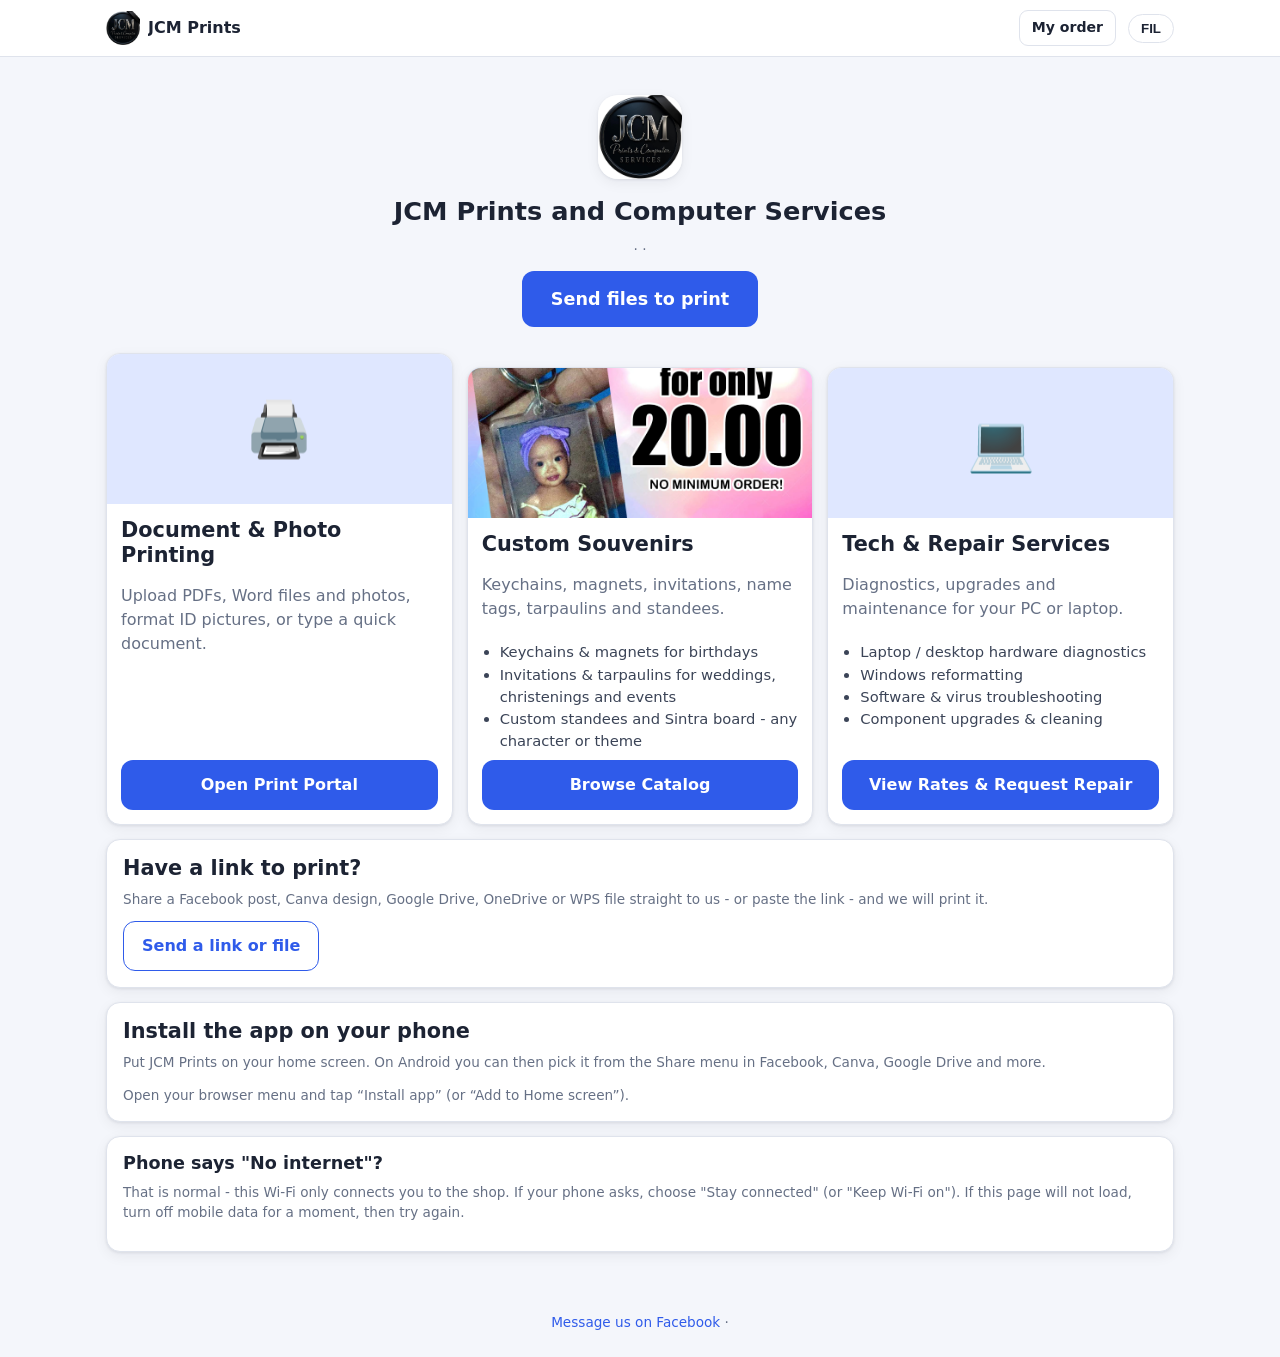
==== commit ebf3f99a: "v6 security updates" ====
--- a/static/index.html
+++ b/static/index.html
@@ -86,7 +86,7 @@
   </section>
 
   <section class="card" style="margin-top:14px">
-    <h3 data-i18n="hub.wifi.title">Connected to our WiFi and Phone says "No internet"?</h3>
+    <h3 data-i18n="hub.wifi.title">Phone says "No internet"?</h3>
     <p class="small muted" data-i18n="hub.wifi.body">That is normal - this Wi-Fi only connects you to the shop. If your phone asks, choose "Stay connected" (or "Keep Wi-Fi on"). If this page will not load, turn off mobile data for a moment, then try again.</p>
   </section>
 </main>
